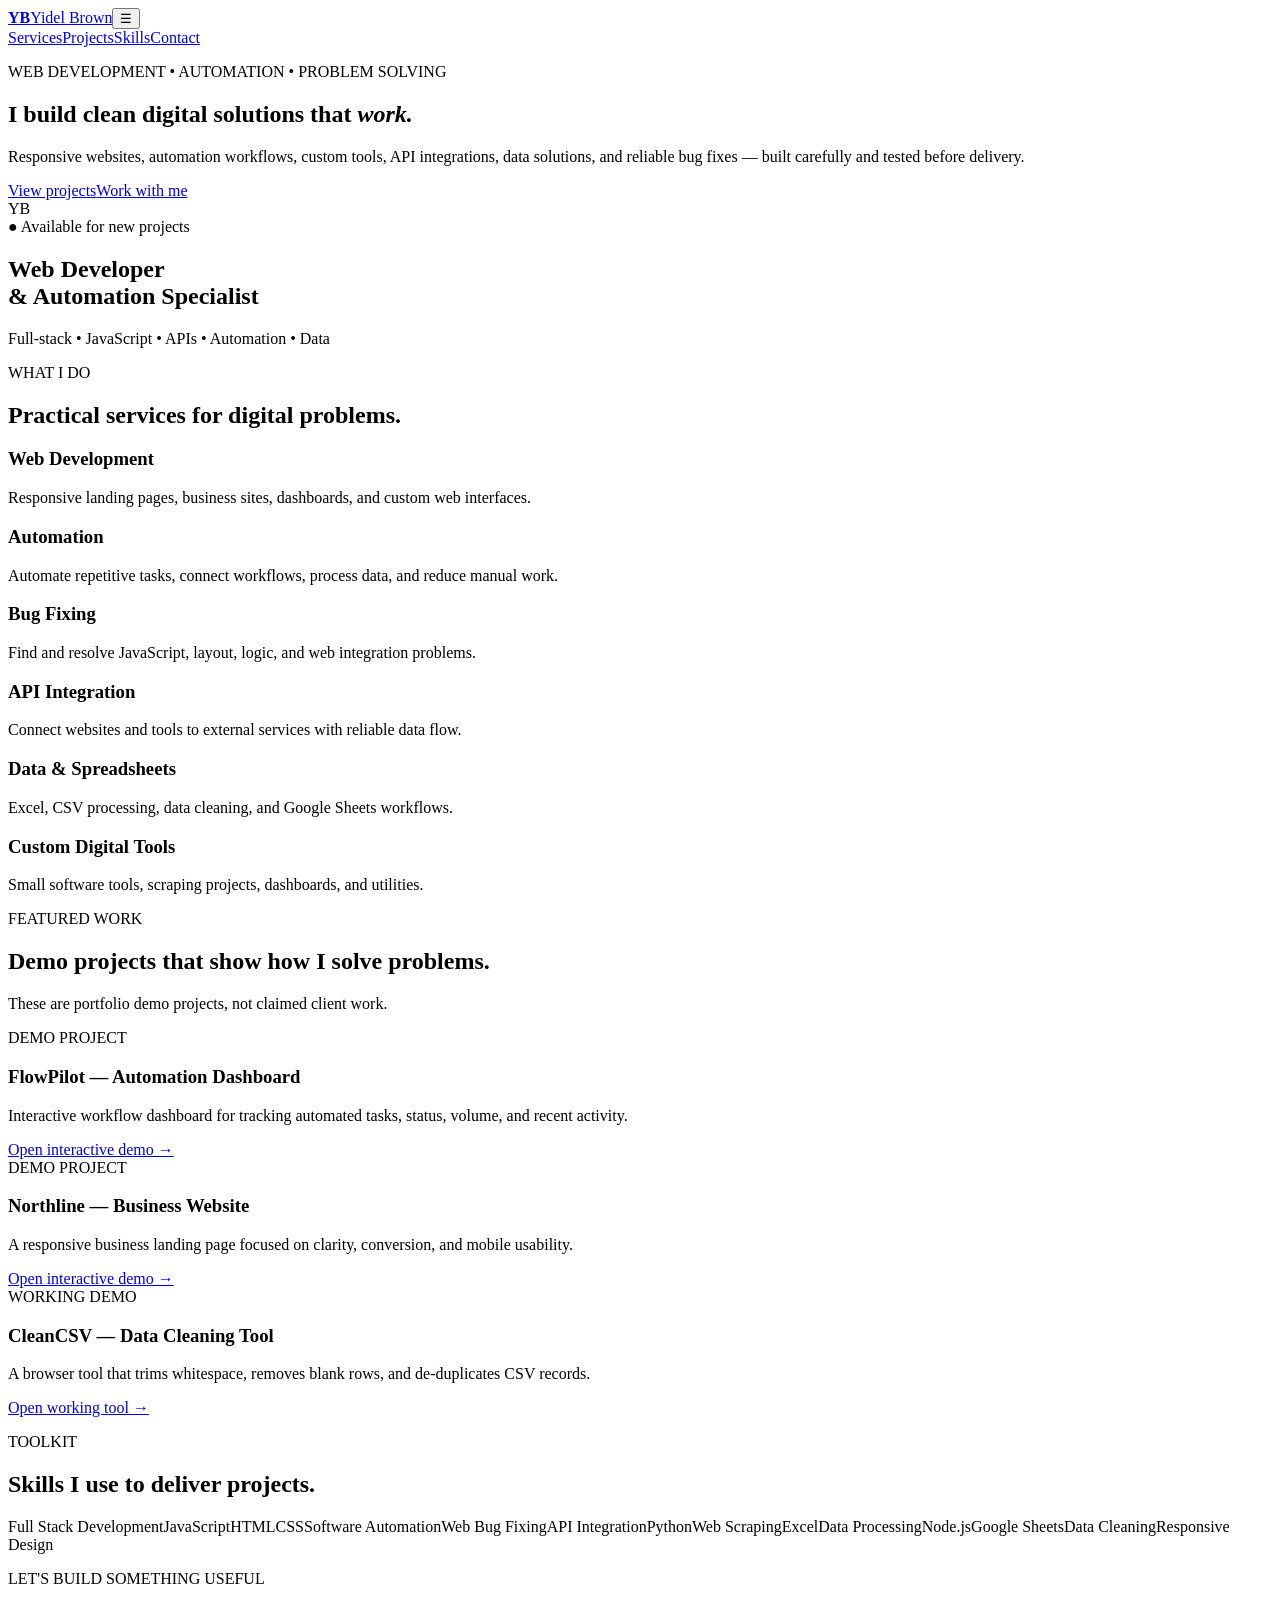
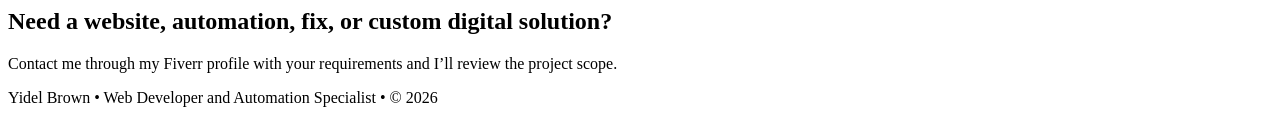
==== index.html @ e7c86090 "Add portfolio homepage" ====
<!doctype html>
<html lang="en">
<head>
<meta charset="utf-8"><meta name="viewport" content="width=device-width,initial-scale=1">
<meta name="description" content="Yidel Brown — Web Developer and Automation Specialist">
<title>Yidel Brown — Developer & Automation Specialist</title>
<link rel="stylesheet" href="styles.css">
</head>
<body>
<header><nav class="wrap"><a class="brand" href="#top"><b>YB</b><span>Yidel Brown</span></a><button class="menu-btn" aria-label="Menu">☰</button><div class="nav-links"><a href="#services">Services</a><a href="#projects">Projects</a><a href="#skills">Skills</a><a href="#contact">Contact</a></div></nav></header>
<main id="top">
<section class="hero wrap"><div><p class="kicker">WEB DEVELOPMENT • AUTOMATION • PROBLEM SOLVING</p><h1>I build clean digital solutions that <em>work.</em></h1><p class="lead">Responsive websites, automation workflows, custom tools, API integrations, data solutions, and reliable bug fixes — built carefully and tested before delivery.</p><div class="actions"><a class="btn" href="#projects">View projects</a><a class="btn ghost" href="#contact">Work with me</a></div></div><aside class="profile card"><div class="logo">YB</div><span class="available">● Available for new projects</span><h2>Web Developer<br>& Automation Specialist</h2><p>Full-stack • JavaScript • APIs • Automation • Data</p></aside></section>
<section id="services" class="wrap section"><p class="kicker">WHAT I DO</p><h2>Practical services for digital problems.</h2><div class="grid"><article class="card"><h3>Web Development</h3><p>Responsive landing pages, business sites, dashboards, and custom web interfaces.</p></article><article class="card"><h3>Automation</h3><p>Automate repetitive tasks, connect workflows, process data, and reduce manual work.</p></article><article class="card"><h3>Bug Fixing</h3><p>Find and resolve JavaScript, layout, logic, and web integration problems.</p></article><article class="card"><h3>API Integration</h3><p>Connect websites and tools to external services with reliable data flow.</p></article><article class="card"><h3>Data & Spreadsheets</h3><p>Excel, CSV processing, data cleaning, and Google Sheets workflows.</p></article><article class="card"><h3>Custom Digital Tools</h3><p>Small software tools, scraping projects, dashboards, and utilities.</p></article></div></section>
<section id="projects" class="wrap section"><p class="kicker">FEATURED WORK</p><h2>Demo projects that show how I solve problems.</h2><p class="muted">These are portfolio demo projects, not claimed client work.</p><div class="projects"><article class="card project"><span>DEMO PROJECT</span><h3>FlowPilot — Automation Dashboard</h3><p>Interactive workflow dashboard for tracking automated tasks, status, volume, and recent activity.</p><a href="automation-dashboard.html">Open interactive demo →</a></article><article class="card project"><span>DEMO PROJECT</span><h3>Northline — Business Website</h3><p>A responsive business landing page focused on clarity, conversion, and mobile usability.</p><a href="business-site.html">Open interactive demo →</a></article><article class="card project"><span>WORKING DEMO</span><h3>CleanCSV — Data Cleaning Tool</h3><p>A browser tool that trims whitespace, removes blank rows, and de-duplicates CSV records.</p><a href="data-tool.html">Open working tool →</a></article></div></section>
<section id="skills" class="wrap section"><p class="kicker">TOOLKIT</p><h2>Skills I use to deliver projects.</h2><div class="skills"><span>Full Stack Development</span><span>JavaScript</span><span>HTML</span><span>CSS</span><span>Software Automation</span><span>Web Bug Fixing</span><span>API Integration</span><span>Python</span><span>Web Scraping</span><span>Excel</span><span>Data Processing</span><span>Node.js</span><span>Google Sheets</span><span>Data Cleaning</span><span>Responsive Design</span></div></section>
<section id="contact" class="wrap section contact"><div><p class="kicker">LET'S BUILD SOMETHING USEFUL</p><h2>Need a website, automation, fix, or custom digital solution?</h2><p class="muted">Contact me through my Fiverr profile with your requirements and I’ll review the project scope.</p></div></section>
</main><footer class="wrap">Yidel Brown • Web Developer and Automation Specialist • © <span id="year"></span></footer><script src="script.js"></script>
</body></html>
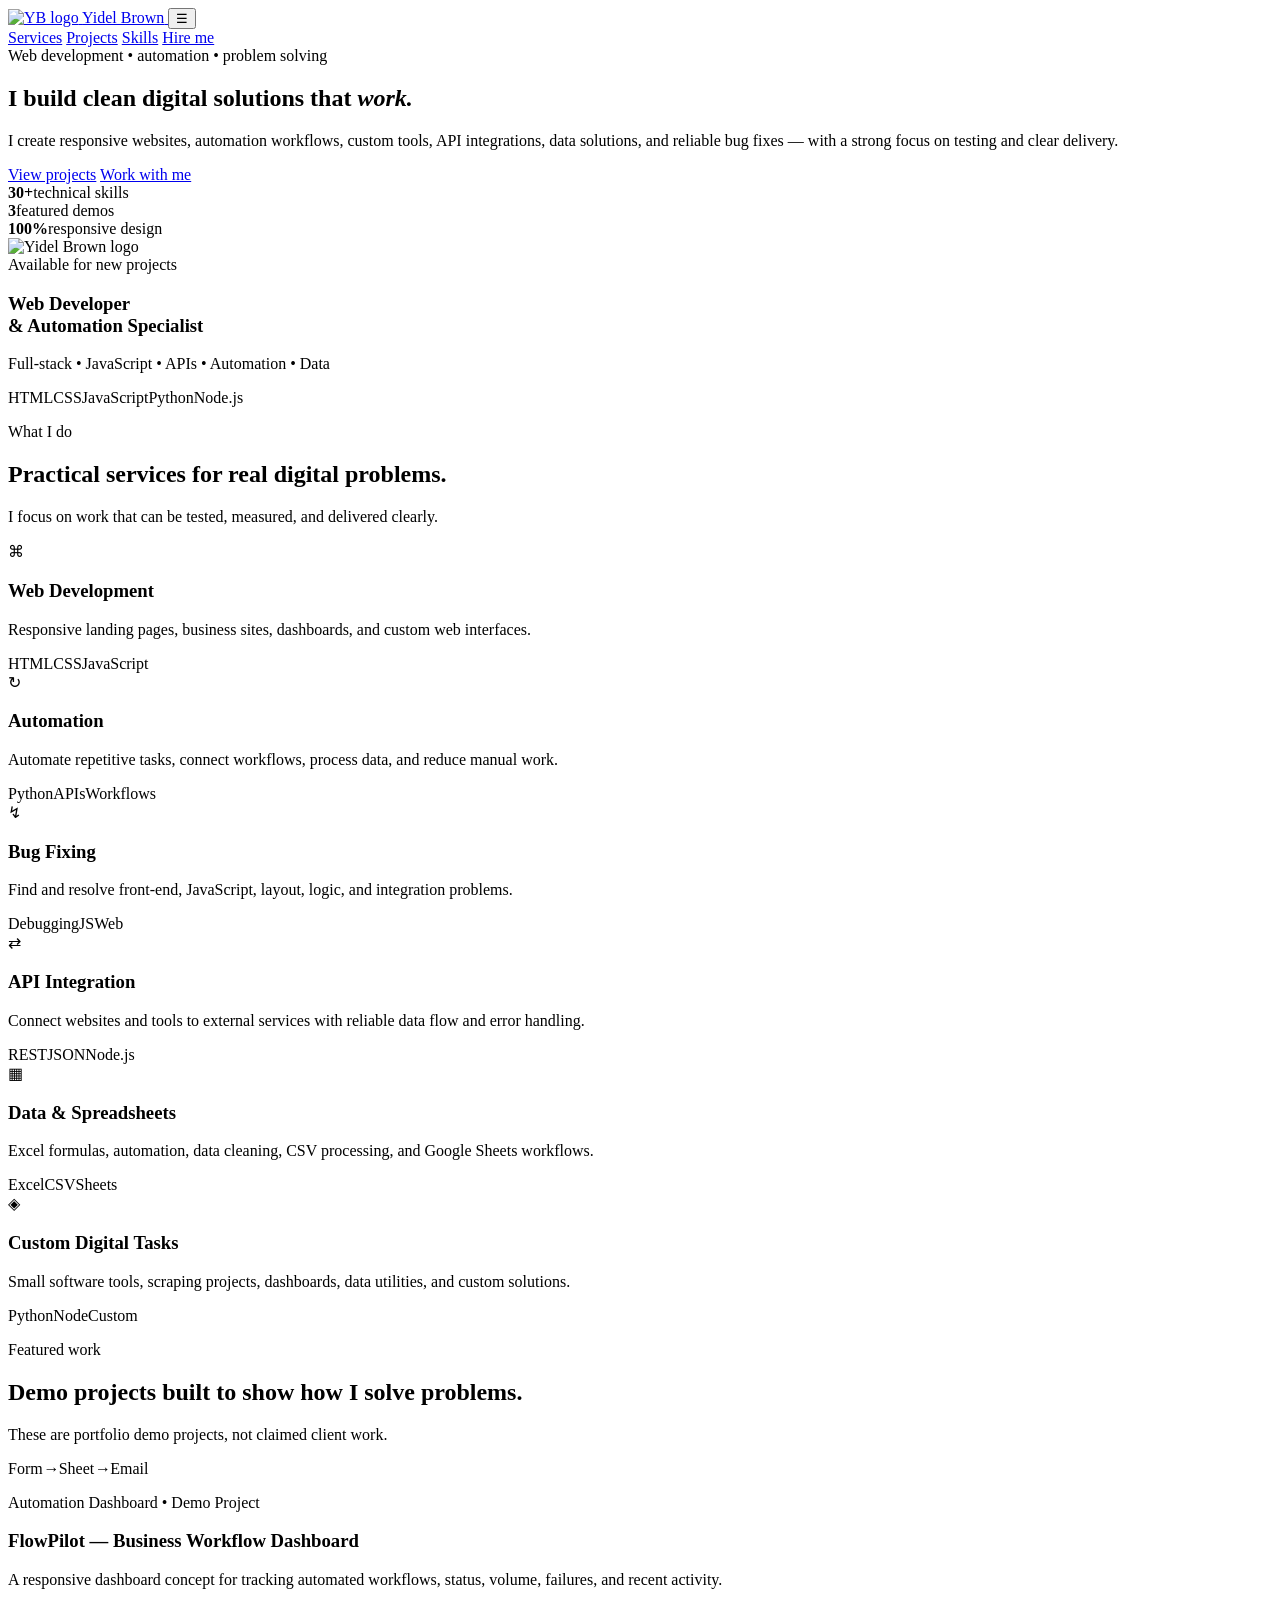
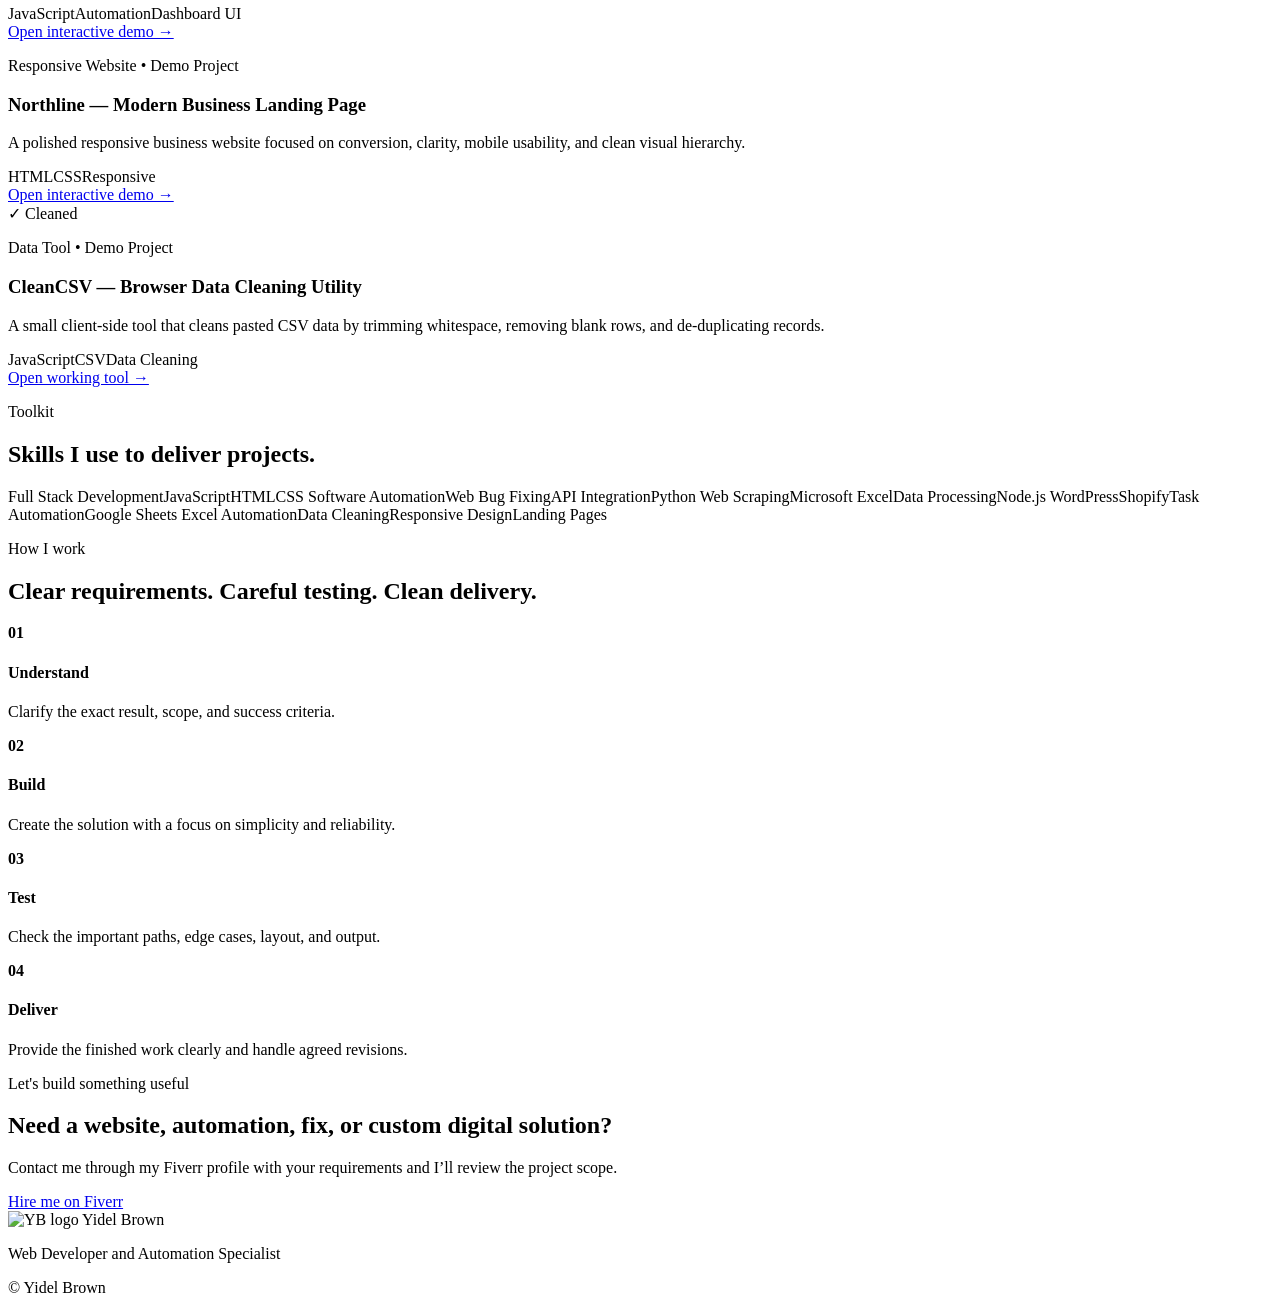
==== commit 568f7319: "Restore portfolio homepage" ====
--- a/index.html
+++ b/index.html
@@ -1,18 +1,235 @@
-<!doctype html>
+<!DOCTYPE html>
 <html lang="en">
 <head>
-<meta charset="utf-8"><meta name="viewport" content="width=device-width,initial-scale=1">
-<meta name="description" content="Yidel Brown — Web Developer and Automation Specialist">
-<title>Yidel Brown — Developer & Automation Specialist</title>
-<link rel="stylesheet" href="styles.css">
+  <meta charset="UTF-8" />
+  <meta name="viewport" content="width=device-width, initial-scale=1.0" />
+  <meta name="description" content="Yidel Brown — Web Developer and Automation Specialist. Full-stack development, automation, bug fixing, API integrations, data tools, and responsive websites." />
+  <title>Yidel Brown — Web Developer & Automation Specialist</title>
+  <link rel="preconnect" href="https://fonts.googleapis.com">
+  <link rel="preconnect" href="https://fonts.gstatic.com" crossorigin>
+  <link href="https://fonts.googleapis.com/css2?family=Inter:wght@400;500;600;700;800&family=Space+Grotesk:wght@500;600;700&display=swap" rel="stylesheet">
+  <link rel="stylesheet" href="styles.css" />
 </head>
 <body>
-<header><nav class="wrap"><a class="brand" href="#top"><b>YB</b><span>Yidel Brown</span></a><button class="menu-btn" aria-label="Menu">☰</button><div class="nav-links"><a href="#services">Services</a><a href="#projects">Projects</a><a href="#skills">Skills</a><a href="#contact">Contact</a></div></nav></header>
-<main id="top">
-<section class="hero wrap"><div><p class="kicker">WEB DEVELOPMENT • AUTOMATION • PROBLEM SOLVING</p><h1>I build clean digital solutions that <em>work.</em></h1><p class="lead">Responsive websites, automation workflows, custom tools, API integrations, data solutions, and reliable bug fixes — built carefully and tested before delivery.</p><div class="actions"><a class="btn" href="#projects">View projects</a><a class="btn ghost" href="#contact">Work with me</a></div></div><aside class="profile card"><div class="logo">YB</div><span class="available">● Available for new projects</span><h2>Web Developer<br>& Automation Specialist</h2><p>Full-stack • JavaScript • APIs • Automation • Data</p></aside></section>
-<section id="services" class="wrap section"><p class="kicker">WHAT I DO</p><h2>Practical services for digital problems.</h2><div class="grid"><article class="card"><h3>Web Development</h3><p>Responsive landing pages, business sites, dashboards, and custom web interfaces.</p></article><article class="card"><h3>Automation</h3><p>Automate repetitive tasks, connect workflows, process data, and reduce manual work.</p></article><article class="card"><h3>Bug Fixing</h3><p>Find and resolve JavaScript, layout, logic, and web integration problems.</p></article><article class="card"><h3>API Integration</h3><p>Connect websites and tools to external services with reliable data flow.</p></article><article class="card"><h3>Data & Spreadsheets</h3><p>Excel, CSV processing, data cleaning, and Google Sheets workflows.</p></article><article class="card"><h3>Custom Digital Tools</h3><p>Small software tools, scraping projects, dashboards, and utilities.</p></article></div></section>
-<section id="projects" class="wrap section"><p class="kicker">FEATURED WORK</p><h2>Demo projects that show how I solve problems.</h2><p class="muted">These are portfolio demo projects, not claimed client work.</p><div class="projects"><article class="card project"><span>DEMO PROJECT</span><h3>FlowPilot — Automation Dashboard</h3><p>Interactive workflow dashboard for tracking automated tasks, status, volume, and recent activity.</p><a href="automation-dashboard.html">Open interactive demo →</a></article><article class="card project"><span>DEMO PROJECT</span><h3>Northline — Business Website</h3><p>A responsive business landing page focused on clarity, conversion, and mobile usability.</p><a href="business-site.html">Open interactive demo →</a></article><article class="card project"><span>WORKING DEMO</span><h3>CleanCSV — Data Cleaning Tool</h3><p>A browser tool that trims whitespace, removes blank rows, and de-duplicates CSV records.</p><a href="data-tool.html">Open working tool →</a></article></div></section>
-<section id="skills" class="wrap section"><p class="kicker">TOOLKIT</p><h2>Skills I use to deliver projects.</h2><div class="skills"><span>Full Stack Development</span><span>JavaScript</span><span>HTML</span><span>CSS</span><span>Software Automation</span><span>Web Bug Fixing</span><span>API Integration</span><span>Python</span><span>Web Scraping</span><span>Excel</span><span>Data Processing</span><span>Node.js</span><span>Google Sheets</span><span>Data Cleaning</span><span>Responsive Design</span></div></section>
-<section id="contact" class="wrap section contact"><div><p class="kicker">LET'S BUILD SOMETHING USEFUL</p><h2>Need a website, automation, fix, or custom digital solution?</h2><p class="muted">Contact me through my Fiverr profile with your requirements and I’ll review the project scope.</p></div></section>
-</main><footer class="wrap">Yidel Brown • Web Developer and Automation Specialist • © <span id="year"></span></footer><script src="script.js"></script>
-</body></html>+  <div class="ambient ambient-one"></div>
+  <div class="ambient ambient-two"></div>
+
+  <header class="nav-wrap">
+    <nav class="nav shell">
+      <a class="brand" href="#top" aria-label="Yidel Brown home">
+        <img src="yb-logo.png" alt="YB logo" />
+        <span>Yidel Brown</span>
+      </a>
+      <button class="menu-btn" aria-label="Toggle navigation" aria-expanded="false">☰</button>
+      <div class="nav-links">
+        <a href="#services">Services</a>
+        <a href="#projects">Projects</a>
+        <a href="#skills">Skills</a>
+        <a href="#contact" class="nav-cta">Hire me</a>
+      </div>
+    </nav>
+  </header>
+
+  <main id="top">
+    <section class="hero shell">
+      <div class="hero-copy">
+        <div class="eyebrow"><span></span> Web development • automation • problem solving</div>
+        <h1>I build clean digital solutions that <em>work.</em></h1>
+        <p class="hero-text">
+          I create responsive websites, automation workflows, custom tools, API integrations,
+          data solutions, and reliable bug fixes — with a strong focus on testing and clear delivery.
+        </p>
+        <div class="hero-actions">
+          <a href="#projects" class="btn primary">View projects</a>
+          <a href="#contact" class="btn secondary">Work with me</a>
+        </div>
+        <div class="hero-stats">
+          <div><strong>30+</strong><span>technical skills</span></div>
+          <div><strong>3</strong><span>featured demos</span></div>
+          <div><strong>100%</strong><span>responsive design</span></div>
+        </div>
+      </div>
+
+      <div class="hero-card glass">
+        <div class="hero-logo">
+          <img src="yb-logo.png" alt="Yidel Brown logo" />
+        </div>
+        <div class="status-row"><span class="status-dot"></span> Available for new projects</div>
+        <h3>Web Developer<br>& Automation Specialist</h3>
+        <p>Full-stack • JavaScript • APIs • Automation • Data</p>
+        <div class="mini-stack">
+          <span>HTML</span><span>CSS</span><span>JavaScript</span><span>Python</span><span>Node.js</span>
+        </div>
+      </div>
+    </section>
+
+    <section class="section shell" id="services">
+      <div class="section-head">
+        <div>
+          <p class="kicker">What I do</p>
+          <h2>Practical services for real digital problems.</h2>
+        </div>
+        <p>I focus on work that can be tested, measured, and delivered clearly.</p>
+      </div>
+
+      <div class="service-grid">
+        <article class="service-card">
+          <div class="icon">⌘</div>
+          <h3>Web Development</h3>
+          <p>Responsive landing pages, business sites, dashboards, and custom web interfaces.</p>
+          <div class="tags"><span>HTML</span><span>CSS</span><span>JavaScript</span></div>
+        </article>
+        <article class="service-card">
+          <div class="icon">↻</div>
+          <h3>Automation</h3>
+          <p>Automate repetitive tasks, connect workflows, process data, and reduce manual work.</p>
+          <div class="tags"><span>Python</span><span>APIs</span><span>Workflows</span></div>
+        </article>
+        <article class="service-card">
+          <div class="icon">↯</div>
+          <h3>Bug Fixing</h3>
+          <p>Find and resolve front-end, JavaScript, layout, logic, and integration problems.</p>
+          <div class="tags"><span>Debugging</span><span>JS</span><span>Web</span></div>
+        </article>
+        <article class="service-card">
+          <div class="icon">⇄</div>
+          <h3>API Integration</h3>
+          <p>Connect websites and tools to external services with reliable data flow and error handling.</p>
+          <div class="tags"><span>REST</span><span>JSON</span><span>Node.js</span></div>
+        </article>
+        <article class="service-card">
+          <div class="icon">▦</div>
+          <h3>Data & Spreadsheets</h3>
+          <p>Excel formulas, automation, data cleaning, CSV processing, and Google Sheets workflows.</p>
+          <div class="tags"><span>Excel</span><span>CSV</span><span>Sheets</span></div>
+        </article>
+        <article class="service-card">
+          <div class="icon">◈</div>
+          <h3>Custom Digital Tasks</h3>
+          <p>Small software tools, scraping projects, dashboards, data utilities, and custom solutions.</p>
+          <div class="tags"><span>Python</span><span>Node</span><span>Custom</span></div>
+        </article>
+      </div>
+    </section>
+
+    <section class="section shell" id="projects">
+      <div class="section-head">
+        <div>
+          <p class="kicker">Featured work</p>
+          <h2>Demo projects built to show how I solve problems.</h2>
+        </div>
+        <p>These are portfolio demo projects, not claimed client work.</p>
+      </div>
+
+      <div class="project-list">
+        <article class="project-card featured">
+          <div class="project-preview automation-preview">
+            <div class="fake-window">
+              <div class="window-bar"><span></span><span></span><span></span></div>
+              <div class="dashboard-preview">
+                <div class="dash-side"></div>
+                <div class="dash-main">
+                  <div class="metric-row"><b></b><b></b><b></b></div>
+                  <div class="chart-bars"><i></i><i></i><i></i><i></i><i></i><i></i><i></i></div>
+                  <div class="workflow-row"><span>Form</span><em>→</em><span>Sheet</span><em>→</em><span>Email</span></div>
+                </div>
+              </div>
+            </div>
+          </div>
+          <div class="project-copy">
+            <p class="project-type">Automation Dashboard • Demo Project</p>
+            <h3>FlowPilot — Business Workflow Dashboard</h3>
+            <p>A responsive dashboard concept for tracking automated workflows, status, volume, failures, and recent activity.</p>
+            <div class="project-tech"><span>JavaScript</span><span>Automation</span><span>Dashboard UI</span></div>
+            <a href="automation-dashboard.html" class="text-link">Open interactive demo →</a>
+          </div>
+        </article>
+
+        <article class="project-card">
+          <div class="project-preview website-preview">
+            <div class="site-mini">
+              <div class="site-top"></div>
+              <div class="site-hero-lines"><i></i><i></i><i></i></div>
+              <div class="site-button"></div>
+              <div class="site-cards"><b></b><b></b><b></b></div>
+            </div>
+          </div>
+          <div class="project-copy">
+            <p class="project-type">Responsive Website • Demo Project</p>
+            <h3>Northline — Modern Business Landing Page</h3>
+            <p>A polished responsive business website focused on conversion, clarity, mobile usability, and clean visual hierarchy.</p>
+            <div class="project-tech"><span>HTML</span><span>CSS</span><span>Responsive</span></div>
+            <a href="business-site.html" class="text-link">Open interactive demo →</a>
+          </div>
+        </article>
+
+        <article class="project-card">
+          <div class="project-preview data-preview">
+            <div class="data-sheet">
+              <div class="sheet-head"></div>
+              <div class="sheet-row"></div><div class="sheet-row"></div><div class="sheet-row"></div><div class="sheet-row"></div>
+              <div class="sheet-clean">✓ Cleaned</div>
+            </div>
+          </div>
+          <div class="project-copy">
+            <p class="project-type">Data Tool • Demo Project</p>
+            <h3>CleanCSV — Browser Data Cleaning Utility</h3>
+            <p>A small client-side tool that cleans pasted CSV data by trimming whitespace, removing blank rows, and de-duplicating records.</p>
+            <div class="project-tech"><span>JavaScript</span><span>CSV</span><span>Data Cleaning</span></div>
+            <a href="data-tool.html" class="text-link">Open working tool →</a>
+          </div>
+        </article>
+      </div>
+    </section>
+
+    <section class="section shell skills-section" id="skills">
+      <div class="section-head">
+        <div>
+          <p class="kicker">Toolkit</p>
+          <h2>Skills I use to deliver projects.</h2>
+        </div>
+      </div>
+      <div class="skill-cloud">
+        <span>Full Stack Development</span><span>JavaScript</span><span>HTML</span><span>CSS</span>
+        <span>Software Automation</span><span>Web Bug Fixing</span><span>API Integration</span><span>Python</span>
+        <span>Web Scraping</span><span>Microsoft Excel</span><span>Data Processing</span><span>Node.js</span>
+        <span>WordPress</span><span>Shopify</span><span>Task Automation</span><span>Google Sheets</span>
+        <span>Excel Automation</span><span>Data Cleaning</span><span>Responsive Design</span><span>Landing Pages</span>
+      </div>
+    </section>
+
+    <section class="section shell">
+      <div class="process-card glass">
+        <p class="kicker">How I work</p>
+        <h2>Clear requirements. Careful testing. Clean delivery.</h2>
+        <div class="process-grid">
+          <div><b>01</b><h4>Understand</h4><p>Clarify the exact result, scope, and success criteria.</p></div>
+          <div><b>02</b><h4>Build</h4><p>Create the solution with a focus on simplicity and reliability.</p></div>
+          <div><b>03</b><h4>Test</h4><p>Check the important paths, edge cases, layout, and output.</p></div>
+          <div><b>04</b><h4>Deliver</h4><p>Provide the finished work clearly and handle agreed revisions.</p></div>
+        </div>
+      </div>
+    </section>
+
+    <section class="section shell contact-section" id="contact">
+      <div>
+        <p class="kicker">Let's build something useful</p>
+        <h2>Need a website, automation, fix, or custom digital solution?</h2>
+        <p>Contact me through my Fiverr profile with your requirements and I’ll review the project scope.</p>
+      </div>
+      <a class="btn primary" href="#" onclick="alert('Add your Fiverr profile URL here after your seller profile is live.'); return false;">Hire me on Fiverr</a>
+    </section>
+  </main>
+
+  <footer class="shell footer">
+    <div class="brand footer-brand">
+      <img src="yb-logo.png" alt="YB logo" />
+      <span>Yidel Brown</span>
+    </div>
+    <p>Web Developer and Automation Specialist</p>
+    <span>© <span id="year"></span> Yidel Brown</span>
+  </footer>
+
+  <script src="script.js"></script>
+</body>
+</html>
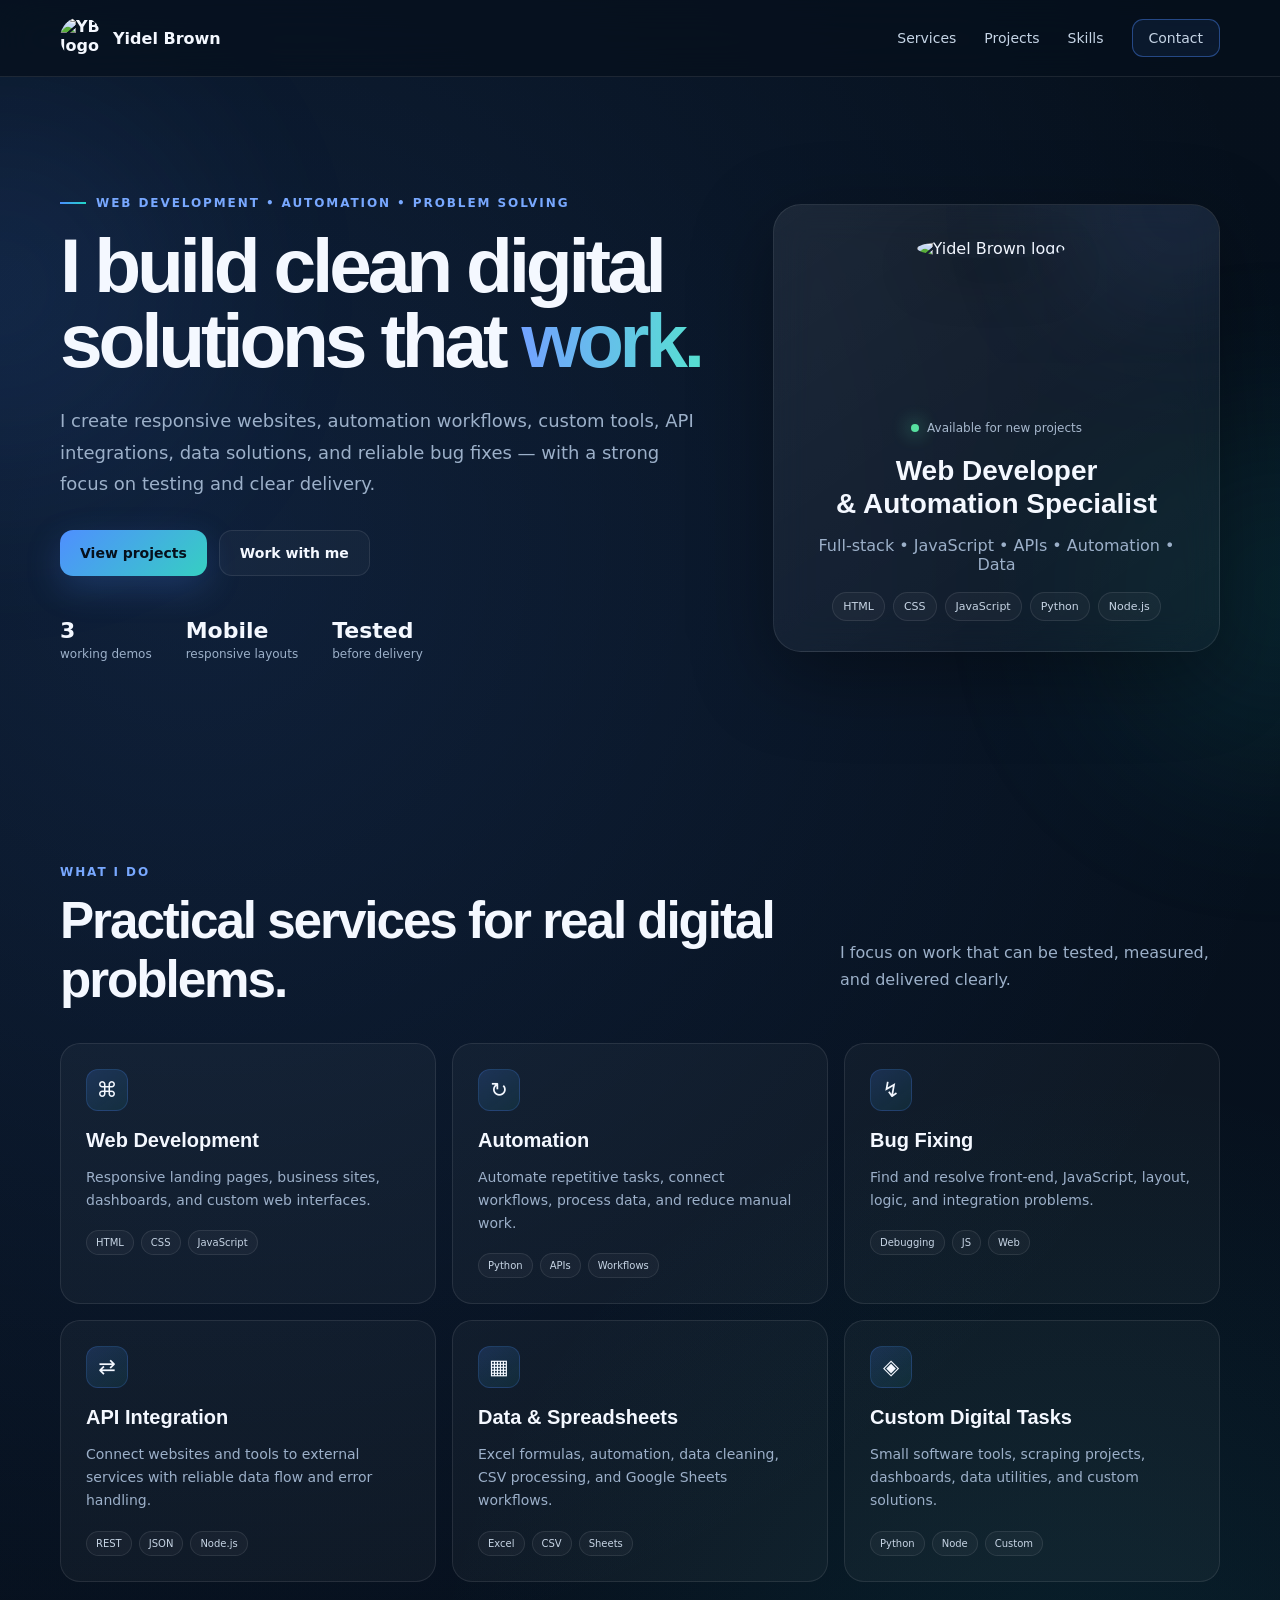
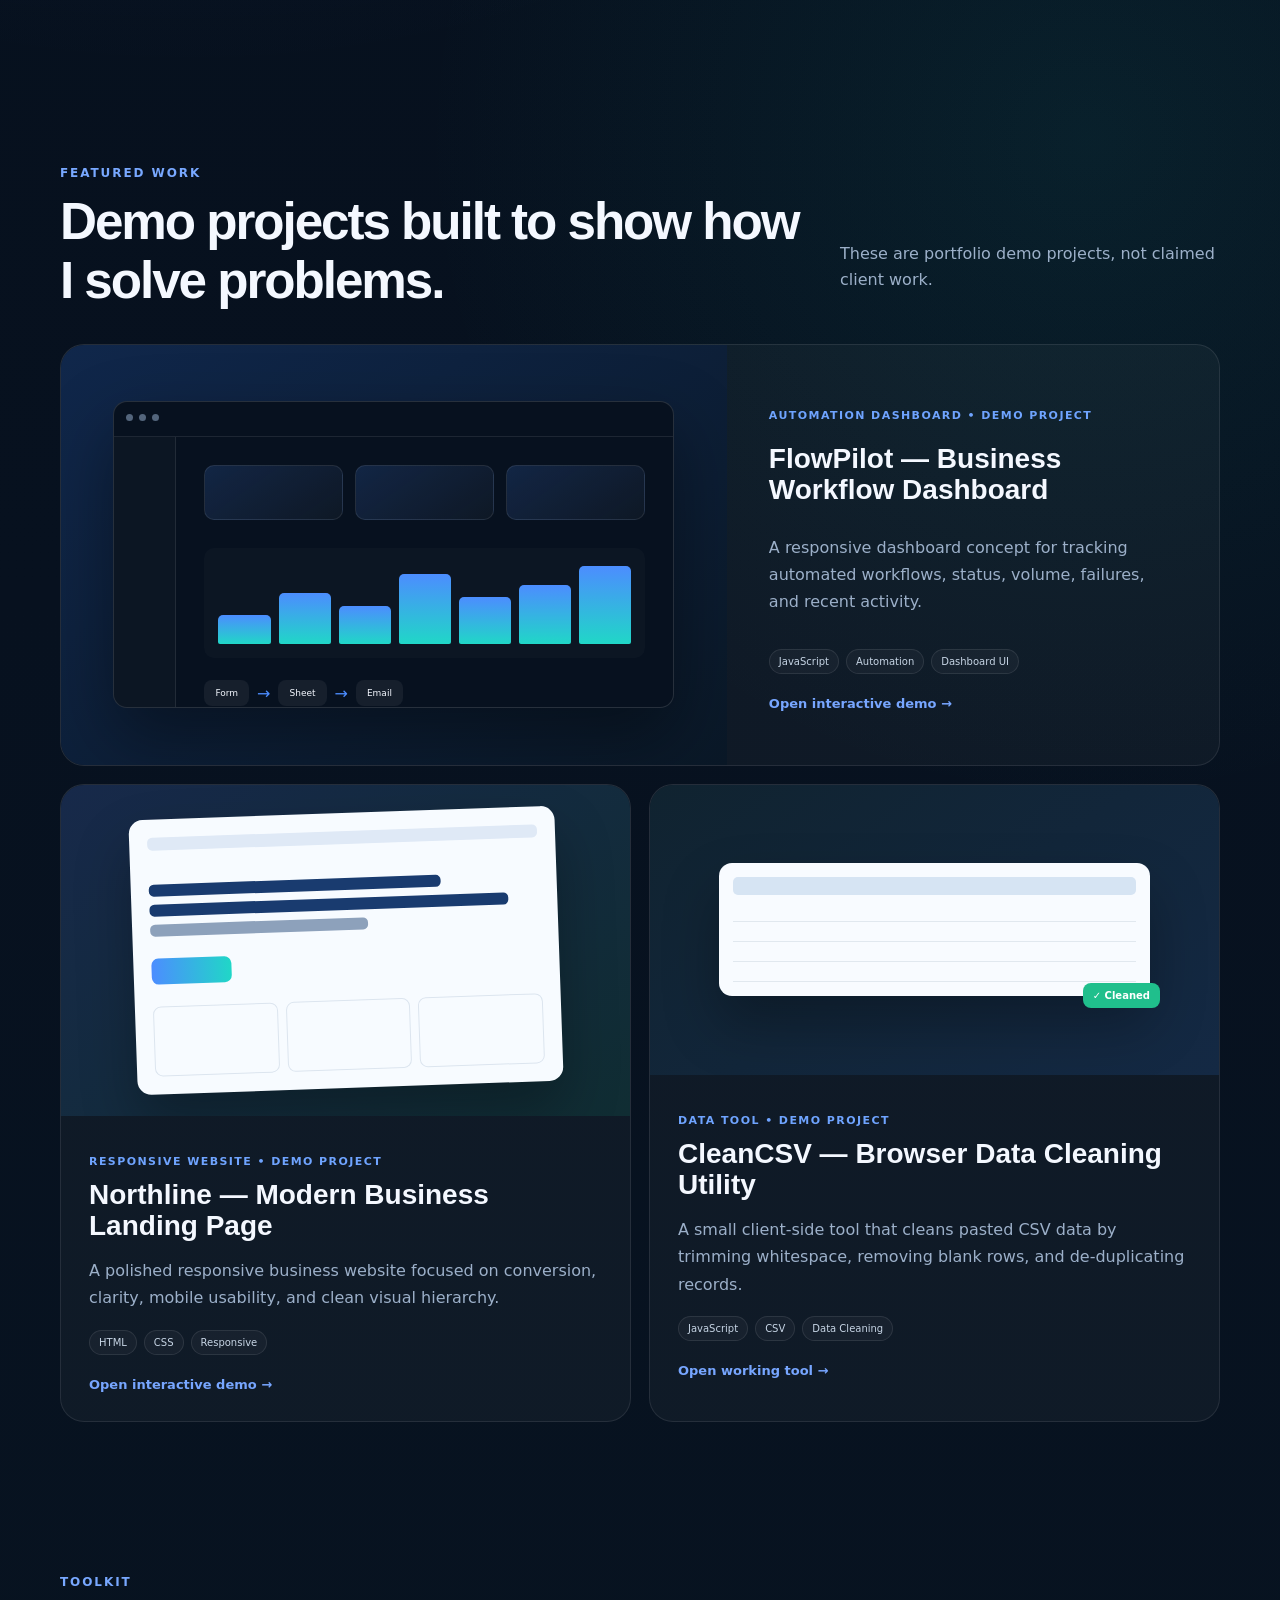
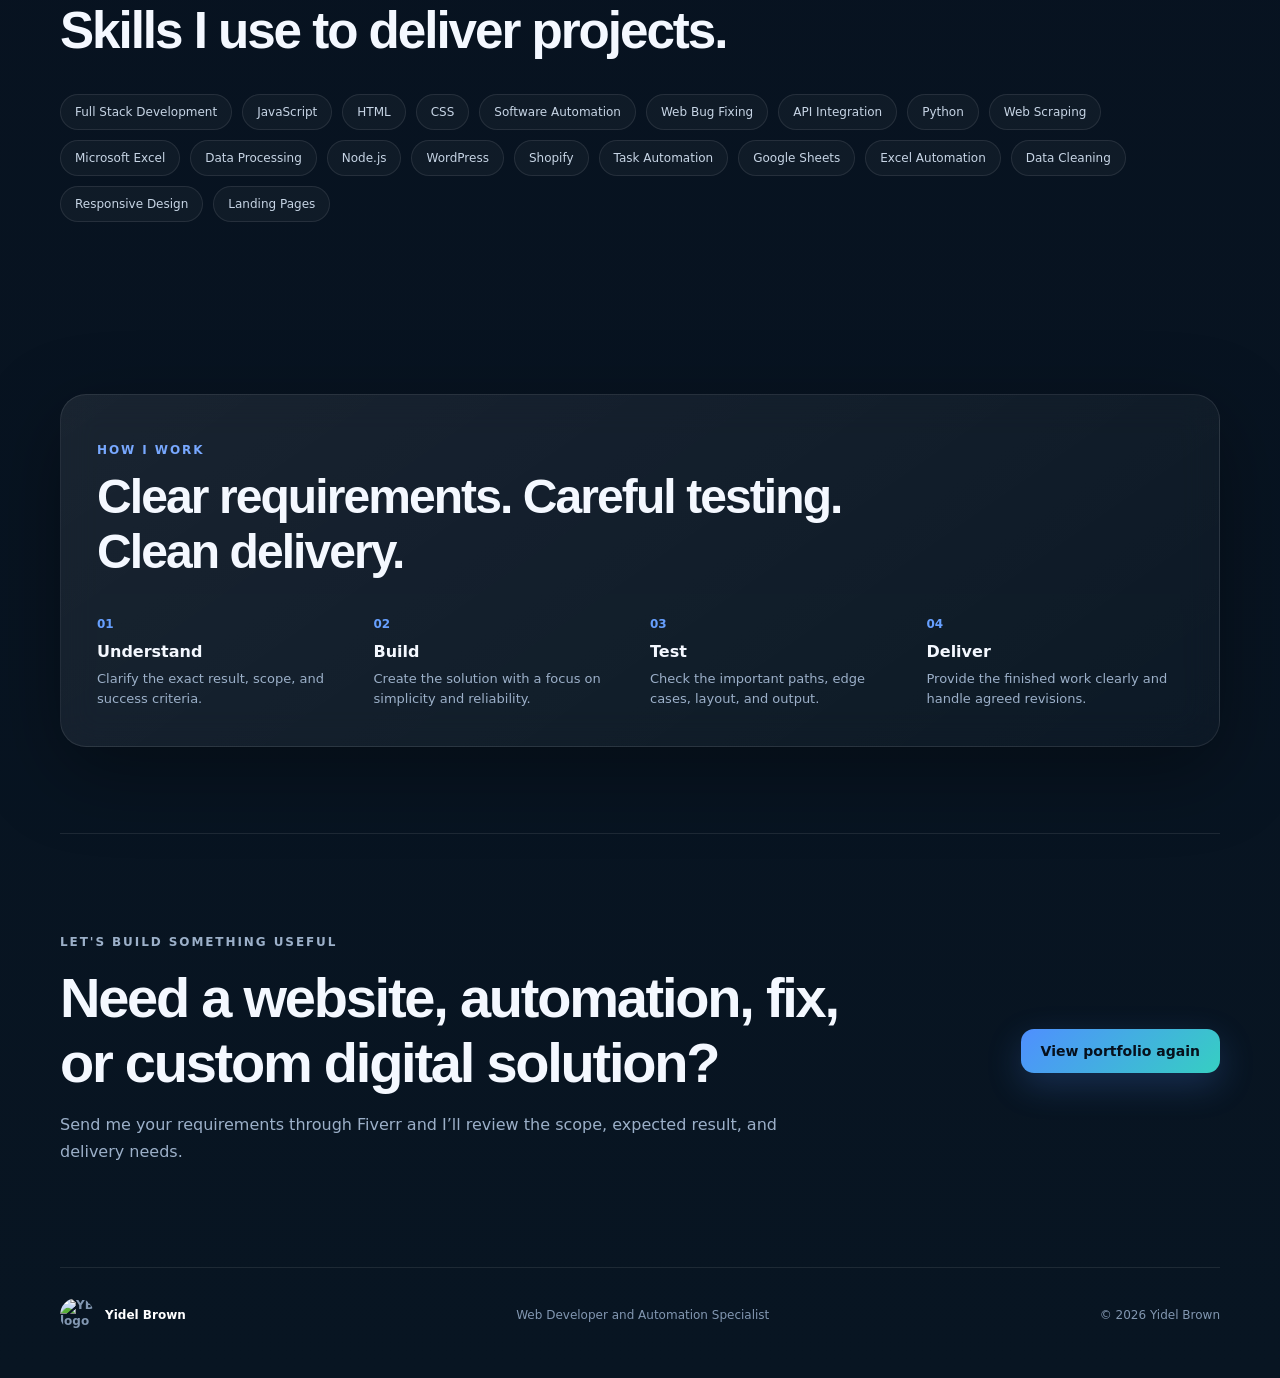
==== commit 6bff62d8: "Polish portfolio for Fiverr launch" ====
--- a/index.html
+++ b/index.html
@@ -4,7 +4,7 @@
   <meta charset="UTF-8" />
   <meta name="viewport" content="width=device-width, initial-scale=1.0" />
   <meta name="description" content="Yidel Brown — Web Developer and Automation Specialist. Full-stack development, automation, bug fixing, API integrations, data tools, and responsive websites." />
-  <title>Yidel Brown — Web Developer & Automation Specialist</title>
+  <title>Yidel Brown — Web Developer and Automation Specialist</title>
   <link rel="preconnect" href="https://fonts.googleapis.com">
   <link rel="preconnect" href="https://fonts.gstatic.com" crossorigin>
   <link href="https://fonts.googleapis.com/css2?family=Inter:wght@400;500;600;700;800&family=Space+Grotesk:wght@500;600;700&display=swap" rel="stylesheet">
@@ -25,7 +25,7 @@
         <a href="#services">Services</a>
         <a href="#projects">Projects</a>
         <a href="#skills">Skills</a>
-        <a href="#contact" class="nav-cta">Hire me</a>
+        <a href="#contact" class="nav-cta">Contact</a>
       </div>
     </nav>
   </header>
@@ -44,9 +44,9 @@
           <a href="#contact" class="btn secondary">Work with me</a>
         </div>
         <div class="hero-stats">
-          <div><strong>30+</strong><span>technical skills</span></div>
-          <div><strong>3</strong><span>featured demos</span></div>
-          <div><strong>100%</strong><span>responsive design</span></div>
+          <div><strong>3</strong><span>working demos</span></div>
+          <div><strong>Mobile</strong><span>responsive layouts</span></div>
+          <div><strong>Tested</strong><span>before delivery</span></div>
         </div>
       </div>
 
@@ -55,7 +55,7 @@
           <img src="yb-logo.png" alt="Yidel Brown logo" />
         </div>
         <div class="status-row"><span class="status-dot"></span> Available for new projects</div>
-        <h3>Web Developer<br>& Automation Specialist</h3>
+        <h3>Web Developer<br>&amp; Automation Specialist</h3>
         <p>Full-stack • JavaScript • APIs • Automation • Data</p>
         <div class="mini-stack">
           <span>HTML</span><span>CSS</span><span>JavaScript</span><span>Python</span><span>Node.js</span>
@@ -99,7 +99,7 @@
         </article>
         <article class="service-card">
           <div class="icon">▦</div>
-          <h3>Data & Spreadsheets</h3>
+          <h3>Data &amp; Spreadsheets</h3>
           <p>Excel formulas, automation, data cleaning, CSV processing, and Google Sheets workflows.</p>
           <div class="tags"><span>Excel</span><span>CSV</span><span>Sheets</span></div>
         </article>
@@ -215,9 +215,9 @@
       <div>
         <p class="kicker">Let's build something useful</p>
         <h2>Need a website, automation, fix, or custom digital solution?</h2>
-        <p>Contact me through my Fiverr profile with your requirements and I’ll review the project scope.</p>
-      </div>
-      <a class="btn primary" href="#" onclick="alert('Add your Fiverr profile URL here after your seller profile is live.'); return false;">Hire me on Fiverr</a>
+        <p>Send me your requirements through Fiverr and I’ll review the scope, expected result, and delivery needs.</p>
+      </div>
+      <a class="btn primary" href="#top">View portfolio again</a>
     </section>
   </main>
 
--- a/styles.css
+++ b/styles.css
@@ -0,0 +1,156 @@
+:root{
+  --bg:#07111f;
+  --bg2:#0a1627;
+  --card:#0d1b2d;
+  --text:#f4f8ff;
+  --muted:#9cb0c9;
+  --line:rgba(255,255,255,.09);
+  --blue:#4c8dff;
+  --teal:#20d7c7;
+  --shadow:0 24px 80px rgba(0,0,0,.35);
+}
+*{box-sizing:border-box}
+html{scroll-behavior:smooth}
+body{
+  margin:0;
+  font-family:Inter,system-ui,-apple-system,Segoe UI,sans-serif;
+  color:var(--text);
+  background:
+    radial-gradient(circle at 15% 12%, rgba(76,141,255,.13), transparent 27%),
+    radial-gradient(circle at 85% 38%, rgba(32,215,199,.08), transparent 22%),
+    linear-gradient(180deg,#06101c 0%,#07111f 48%,#081522 100%);
+  min-height:100vh;
+}
+a{color:inherit;text-decoration:none}
+.shell{width:min(1160px,calc(100% - 36px));margin-inline:auto}
+.ambient{position:fixed;pointer-events:none;filter:blur(110px);opacity:.12;border-radius:50%;z-index:-1}
+.ambient-one{width:360px;height:360px;background:#4c8dff;top:12%;left:-180px}
+.ambient-two{width:320px;height:320px;background:#20d7c7;right:-160px;top:48%}
+.nav-wrap{position:sticky;top:0;z-index:40;background:rgba(6,16,28,.72);backdrop-filter:blur(20px);border-bottom:1px solid var(--line)}
+.nav{height:76px;display:flex;align-items:center;justify-content:space-between}
+.brand{display:flex;align-items:center;gap:11px;font-weight:800}
+.brand img{width:42px;height:42px;border-radius:50%;object-fit:cover}
+.nav-links{display:flex;align-items:center;gap:28px;color:#c6d5e6;font-size:14px}
+.nav-links a:hover{color:#fff}
+.nav-cta{padding:10px 16px;border:1px solid rgba(76,141,255,.42);border-radius:11px;background:rgba(76,141,255,.08)}
+.menu-btn{display:none;border:0;background:transparent;color:white;font-size:24px}
+.hero{min-height:690px;display:grid;grid-template-columns:1.18fr .82fr;gap:70px;align-items:center;padding-block:84px 72px}
+.eyebrow,.kicker{text-transform:uppercase;letter-spacing:.16em;font-size:12px;font-weight:800;color:#78a8ff}
+.eyebrow{display:flex;align-items:center;gap:10px}
+.eyebrow span{width:26px;height:2px;background:linear-gradient(90deg,var(--blue),var(--teal))}
+h1,h2,h3{font-family:"Space Grotesk",Inter,sans-serif;margin:0}
+h1{font-size:clamp(48px,6vw,82px);line-height:.98;letter-spacing:-.055em;max-width:780px;margin-top:18px}
+h1 em{font-style:normal;background:linear-gradient(90deg,#72a2ff,#57e0d2);-webkit-background-clip:text;color:transparent}
+.hero-text{font-size:18px;line-height:1.75;color:var(--muted);max-width:690px;margin:27px 0 30px}
+.hero-actions{display:flex;gap:12px;flex-wrap:wrap}
+.btn{display:inline-flex;align-items:center;justify-content:center;padding:14px 20px;border-radius:13px;font-weight:800;font-size:14px;transition:.2s ease}
+.btn:hover{transform:translateY(-2px)}
+.btn.primary{background:linear-gradient(135deg,#4f8fff,#36cfc2);color:#06101c;box-shadow:0 12px 35px rgba(76,141,255,.22)}
+.btn.secondary{border:1px solid var(--line);background:rgba(255,255,255,.03)}
+.hero-stats{display:flex;gap:34px;margin-top:42px}
+.hero-stats div{display:flex;flex-direction:column;gap:4px}
+.hero-stats strong{font-size:22px}
+.hero-stats span{font-size:12px;color:var(--muted)}
+.glass{background:linear-gradient(145deg,rgba(255,255,255,.075),rgba(255,255,255,.025));border:1px solid var(--line);box-shadow:var(--shadow);backdrop-filter:blur(18px)}
+.hero-card{border-radius:28px;padding:30px;position:relative;overflow:hidden}
+.hero-card:before{content:"";position:absolute;width:220px;height:220px;border-radius:50%;background:#4c8dff;filter:blur(80px);opacity:.12;top:-110px;right:-70px}
+.hero-logo{width:160px;height:160px;margin:4px auto 22px}
+.hero-logo img{width:100%;height:100%;border-radius:50%;object-fit:cover;box-shadow:0 18px 50px rgba(0,0,0,.3)}
+.status-row{display:flex;align-items:center;justify-content:center;gap:8px;font-size:12px;color:#a8b9ce;margin-bottom:20px}
+.status-dot{width:8px;height:8px;background:#57e0a0;border-radius:50%;box-shadow:0 0 18px #57e0a0}
+.hero-card h3{text-align:center;font-size:28px;line-height:1.15}
+.hero-card p{text-align:center;color:var(--muted)}
+.mini-stack{display:flex;gap:8px;justify-content:center;flex-wrap:wrap;margin-top:18px}
+.mini-stack span,.tags span,.project-tech span,.skill-cloud span{border:1px solid var(--line);background:rgba(255,255,255,.035);border-radius:999px;color:#c7d5e5}
+.mini-stack span{padding:7px 10px;font-size:11px}
+.section{padding-block:86px}
+.section-head{display:flex;justify-content:space-between;align-items:end;gap:40px;margin-bottom:34px}
+.section-head h2{font-size:clamp(34px,4vw,52px);letter-spacing:-.04em;max-width:760px;margin-top:10px}
+.section-head>p{color:var(--muted);max-width:380px;line-height:1.65}
+.service-grid{display:grid;grid-template-columns:repeat(3,1fr);gap:16px}
+.service-card{background:rgba(255,255,255,.035);border:1px solid var(--line);border-radius:20px;padding:25px;transition:.2s ease}
+.service-card:hover{transform:translateY(-4px);border-color:rgba(76,141,255,.34);background:rgba(255,255,255,.05)}
+.icon{width:42px;height:42px;border-radius:12px;display:grid;place-items:center;background:linear-gradient(145deg,rgba(76,141,255,.18),rgba(32,215,199,.08));border:1px solid rgba(76,141,255,.2);font-size:21px}
+.service-card h3{font-size:20px;margin:18px 0 10px}
+.service-card p{color:var(--muted);line-height:1.65;font-size:14px}
+.tags,.project-tech{display:flex;gap:7px;flex-wrap:wrap;margin-top:18px}
+.tags span,.project-tech span{padding:6px 9px;font-size:10px}
+.project-list{display:grid;grid-template-columns:1fr 1fr;gap:18px}
+.project-card{border:1px solid var(--line);border-radius:24px;overflow:hidden;background:rgba(255,255,255,.035)}
+.project-card.featured{grid-column:1/-1;display:grid;grid-template-columns:1.15fr .85fr}
+.project-preview{min-height:290px;display:grid;place-items:center;padding:28px;overflow:hidden}
+.featured .project-preview{min-height:420px}
+.automation-preview{background:linear-gradient(145deg,#10274b,#0a1827)}
+.website-preview{background:linear-gradient(145deg,#17294a,#102d33)}
+.data-preview{background:linear-gradient(145deg,#102330,#142944)}
+.fake-window{width:92%;border-radius:14px;background:#07111f;border:1px solid rgba(255,255,255,.13);box-shadow:0 30px 70px rgba(0,0,0,.38);overflow:hidden}
+.window-bar{height:35px;padding:12px;display:flex;gap:6px;border-bottom:1px solid var(--line)}
+.window-bar span{width:7px;height:7px;border-radius:50%;background:#53657c}
+.dashboard-preview{height:270px;display:grid;grid-template-columns:62px 1fr}
+.dash-side{border-right:1px solid var(--line);background:rgba(255,255,255,.02)}
+.dash-main{padding:28px}
+.metric-row{display:grid;grid-template-columns:repeat(3,1fr);gap:12px}
+.metric-row b{height:55px;border-radius:10px;background:linear-gradient(145deg,rgba(76,141,255,.17),rgba(255,255,255,.03));border:1px solid var(--line)}
+.chart-bars{height:110px;display:flex;align-items:end;gap:8px;margin:28px 0 22px;padding:14px;background:rgba(255,255,255,.02);border-radius:10px}
+.chart-bars i{display:block;flex:1;border-radius:5px 5px 2px 2px;background:linear-gradient(180deg,#4c8dff,#20d7c7)}
+.chart-bars i:nth-child(1){height:35%}.chart-bars i:nth-child(2){height:62%}.chart-bars i:nth-child(3){height:47%}.chart-bars i:nth-child(4){height:86%}.chart-bars i:nth-child(5){height:58%}.chart-bars i:nth-child(6){height:72%}.chart-bars i:nth-child(7){height:95%}
+.workflow-row{display:flex;gap:8px;align-items:center}
+.workflow-row span{padding:8px 11px;border-radius:8px;background:rgba(255,255,255,.06);font-size:9px}
+.workflow-row em{color:#4c8dff;font-style:normal}
+.project-copy{padding:28px}
+.featured .project-copy{display:flex;flex-direction:column;justify-content:center;padding:42px}
+.project-type{font-size:11px;text-transform:uppercase;letter-spacing:.13em;color:#6fa4ff;font-weight:800}
+.project-copy h3{font-size:28px;line-height:1.12;margin:10px 0 12px}
+.project-copy>p:not(.project-type){color:var(--muted);line-height:1.7}
+.text-link{display:inline-block;margin-top:22px;color:#77a6ff;font-weight:800;font-size:13px}
+.site-mini{width:83%;background:#f7fbff;border-radius:14px;padding:18px;box-shadow:0 28px 55px rgba(0,0,0,.28);transform:rotate(-2deg)}
+.site-top{height:13px;width:100%;background:#dfe9f6;border-radius:5px}
+.site-hero-lines{margin-top:34px}
+.site-hero-lines i{display:block;height:12px;background:#193b6f;border-radius:5px;margin:8px 0}
+.site-hero-lines i:nth-child(1){width:75%}.site-hero-lines i:nth-child(2){width:92%}.site-hero-lines i:nth-child(3){width:56%;background:#8da1bb}
+.site-button{width:80px;height:26px;border-radius:7px;background:linear-gradient(90deg,#4c8dff,#20d7c7);margin:22px 0}
+.site-cards{display:grid;grid-template-columns:repeat(3,1fr);gap:8px}
+.site-cards b{height:70px;border:1px solid #dce5ef;border-radius:8px}
+.data-sheet{width:84%;background:#f8fbff;border-radius:13px;padding:14px;box-shadow:0 28px 55px rgba(0,0,0,.28);position:relative}
+.sheet-head{height:18px;background:#d6e4f3;border-radius:5px;margin-bottom:7px}
+.sheet-row{height:20px;border-bottom:1px solid #e1e8ef}
+.sheet-clean{position:absolute;right:-10px;bottom:-12px;background:#20bf8c;padding:7px 10px;border-radius:8px;color:white;font-size:10px;font-weight:800}
+.skills-section{padding-top:55px}
+.skill-cloud{display:flex;flex-wrap:wrap;gap:10px}
+.skill-cloud span{padding:10px 14px;font-size:12px}
+.process-card{border-radius:26px;padding:36px}
+.process-card h2{font-size:clamp(30px,4vw,48px);letter-spacing:-.04em;max-width:760px;margin:10px 0 34px}
+.process-grid{display:grid;grid-template-columns:repeat(4,1fr);gap:20px}
+.process-grid b{color:#67a0ff;font-size:12px}
+.process-grid h4{margin:10px 0 8px;font-size:16px}
+.process-grid p{margin:0;color:var(--muted);font-size:13px;line-height:1.6}
+.contact-section{display:flex;align-items:center;justify-content:space-between;gap:40px;border-top:1px solid var(--line)}
+.contact-section h2{font-size:clamp(34px,4.5vw,56px);letter-spacing:-.04em;max-width:800px;margin:10px 0 12px}
+.contact-section p{color:var(--muted);max-width:720px;line-height:1.7}
+.footer{border-top:1px solid var(--line);padding-block:28px 44px;display:flex;align-items:center;justify-content:space-between;gap:20px;color:#8297b1;font-size:12px}
+.footer-brand img{width:34px;height:34px}
+.footer-brand span{color:white}
+@media(max-width:900px){
+  .hero{grid-template-columns:1fr;min-height:auto;padding-top:64px}.hero-card{max-width:520px}
+  .service-grid{grid-template-columns:1fr 1fr}
+  .project-card.featured{grid-template-columns:1fr}
+  .process-grid{grid-template-columns:1fr 1fr}
+  .section-head{align-items:start;flex-direction:column}
+}
+@media(max-width:640px){
+  .shell{width:min(100% - 24px,1160px)}
+  .nav{height:68px}
+  .nav-links{display:none;position:absolute;top:68px;left:12px;right:12px;padding:18px;background:#0b192a;border:1px solid var(--line);border-radius:15px;flex-direction:column;align-items:stretch}
+  .nav-links.open{display:flex}
+  .menu-btn{display:block}
+  .hero{padding-block:48px 42px;gap:38px}
+  h1{font-size:48px}
+  .hero-text{font-size:16px}
+  .hero-stats{gap:18px;justify-content:space-between}
+  .service-grid,.project-list,.process-grid{grid-template-columns:1fr}
+  .project-card.featured{grid-column:auto}
+  .featured .project-preview{min-height:310px}
+  .featured .project-copy{padding:28px}
+  .section{padding-block:62px}
+  .contact-section,.footer{align-items:flex-start;flex-direction:column}
+}
